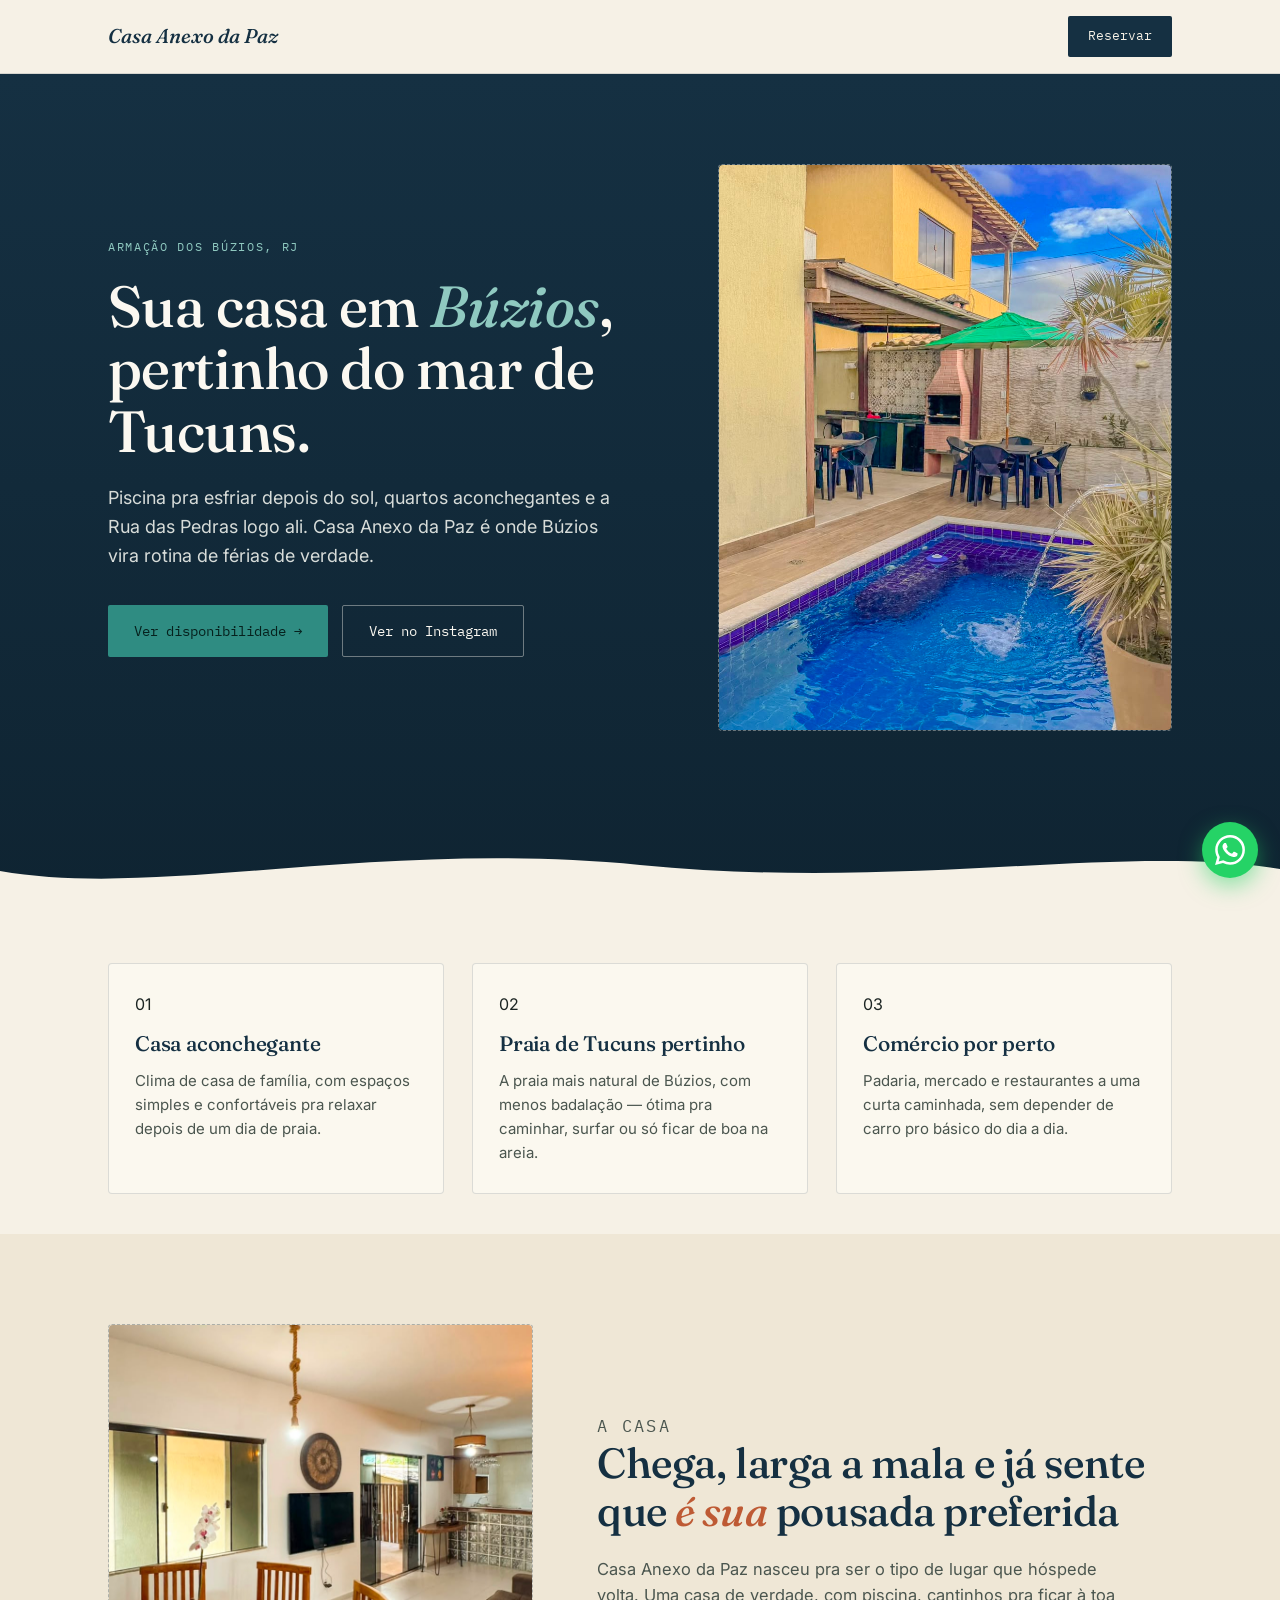
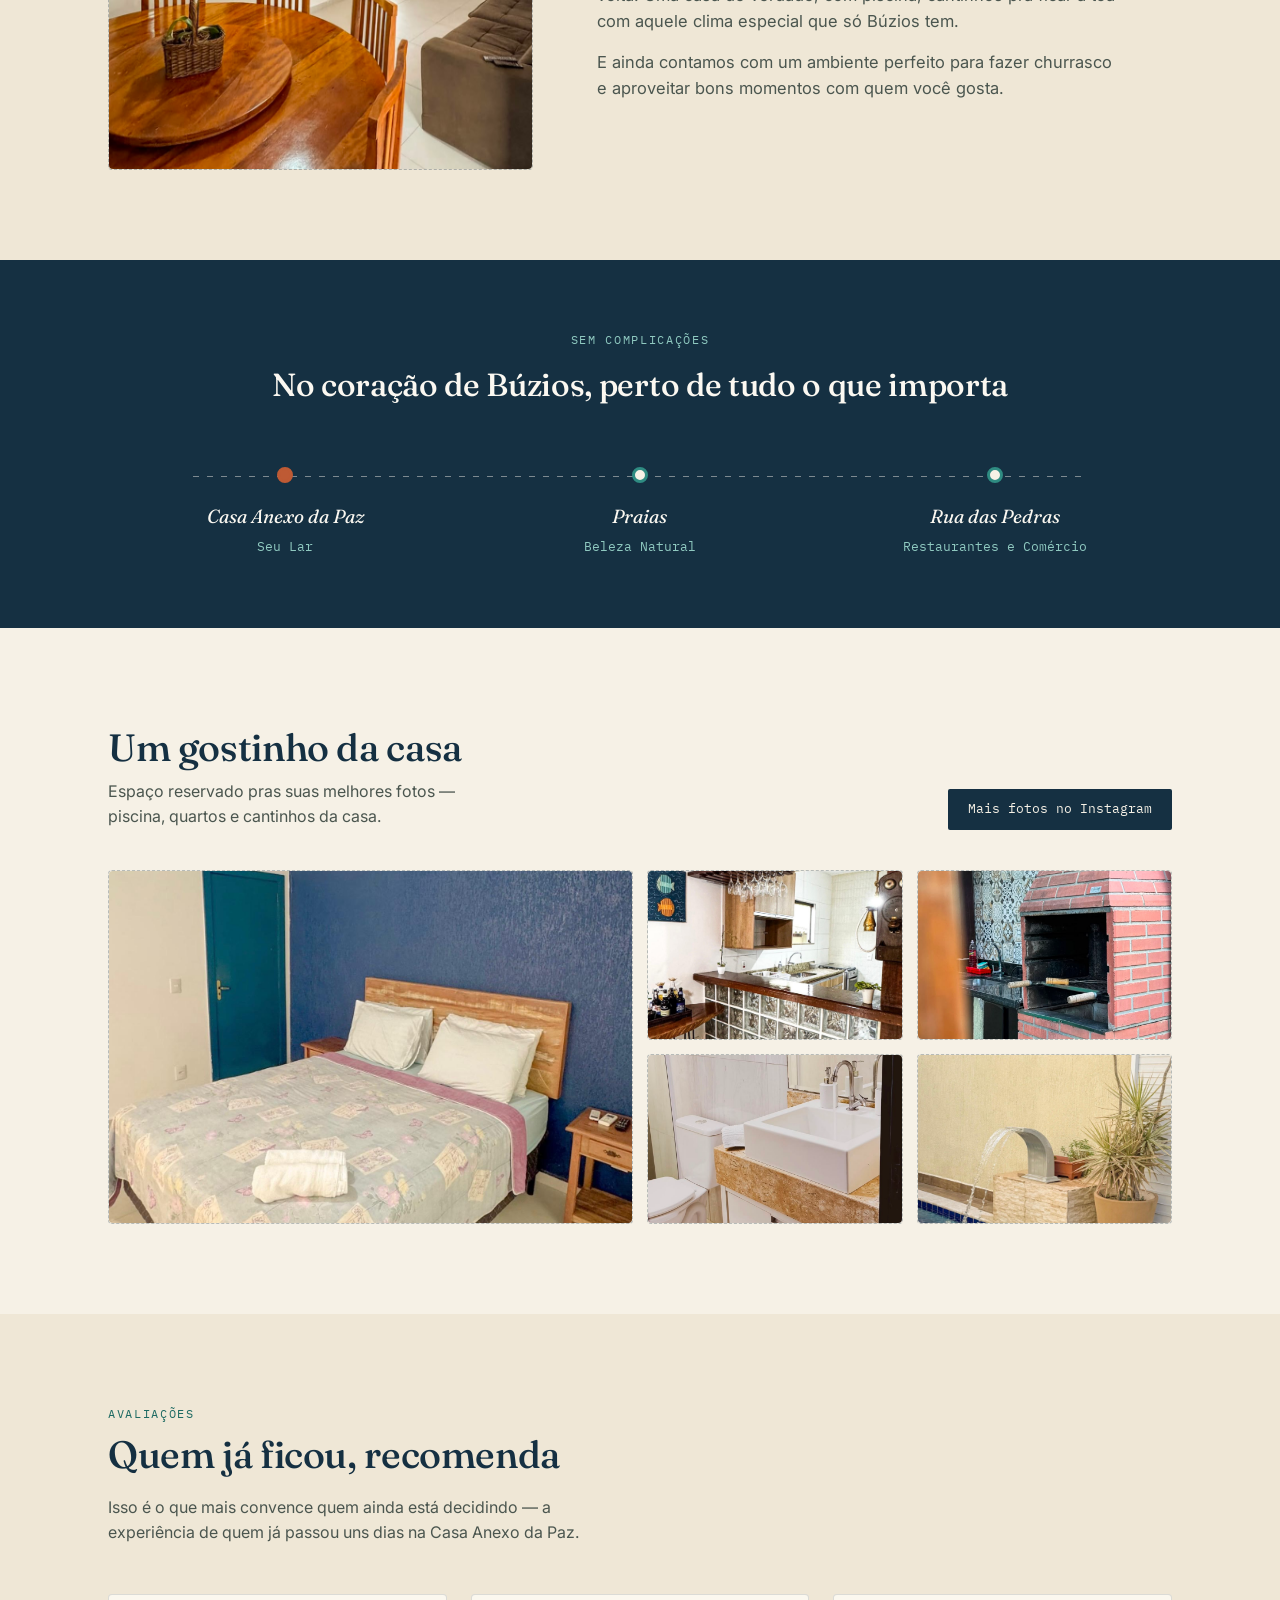
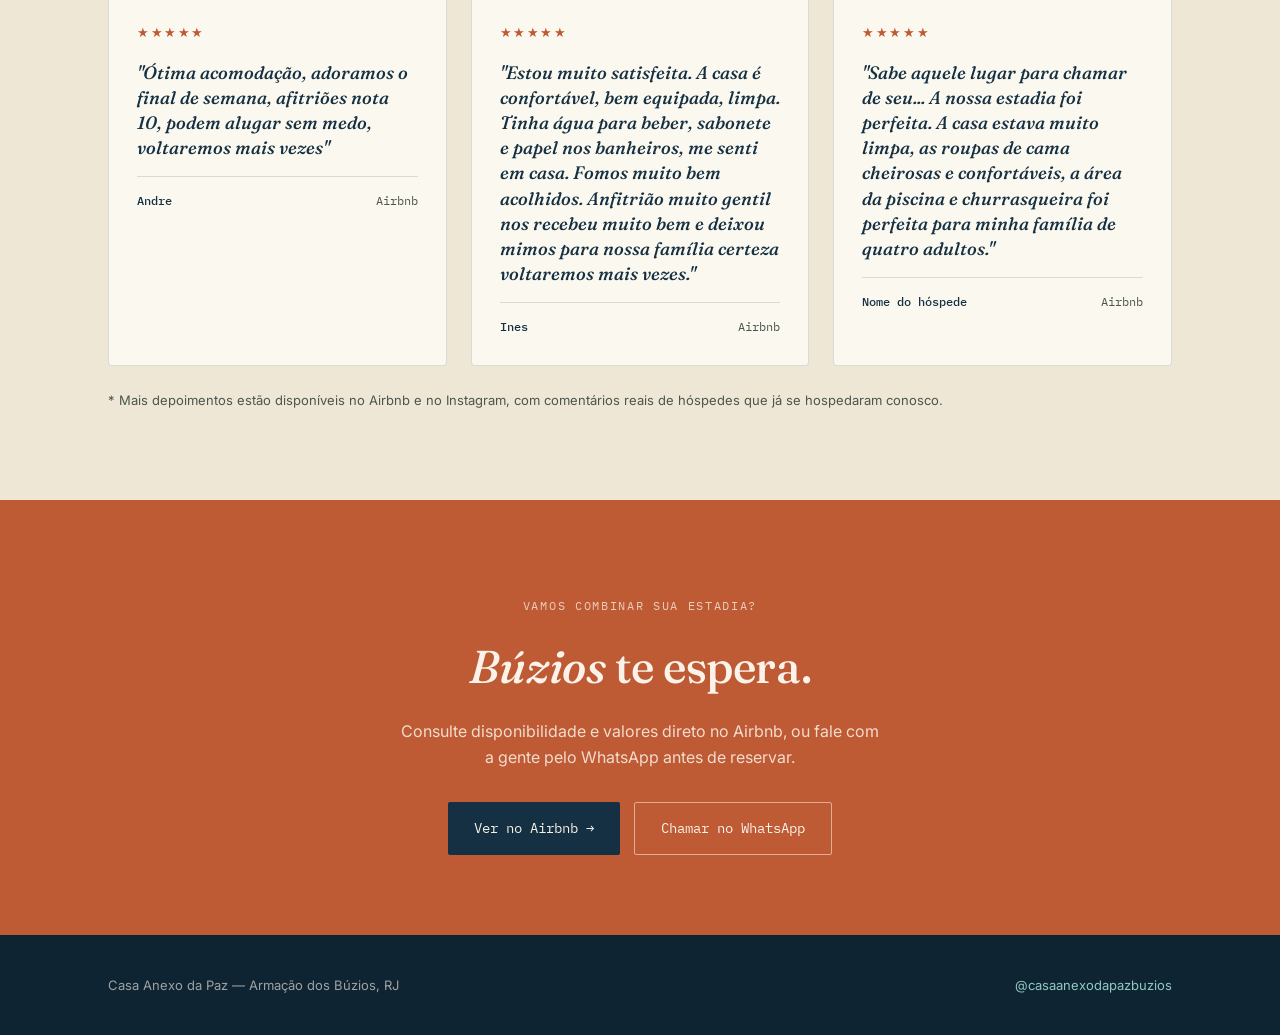
==== index.html @ e2b11c41 "alteração nome" ====
<!DOCTYPE html>
<html lang="pt-BR">
<head>
<meta charset="UTF-8">
<meta name="viewport" content="width=device-width, initial-scale=1.0">
<title>Casa Anexo da Paz — Pousada em Búzios</title>
<link rel="preconnect" href="https://fonts.googleapis.com">
<link rel="preconnect" href="https://fonts.gstatic.com" crossorigin>
<link rel="icon" type="image/svg+xml" href="logo.svg">
<link href="https://fonts.googleapis.com/css2?family=Fraunces:ital,opsz,wght@0,9..144,400;0,9..144,500;1,9..144,500;1,9..144,600&family=Inter:wght@400;500;600&family=IBM+Plex+Mono:wght@400;500&display=swap" rel="stylesheet">
<style>
  :root{
    --sand:#F6F1E6;
    --sand-2:#EFE7D6;
    --navy:#153042;
    --navy-2:#0F2432;
    --teal:#2F8C82;
    --teal-dark:#1D6A62;
    --terracotta:#BE5A34;
    --bougan:#D6577E;
    --ink:#1C2523;
    --ink-soft:#4B564F;
    --line:rgba(21,48,66,0.14);
  }
  *{box-sizing:border-box;margin:0;padding:0;}
  html{scroll-behavior:smooth;}
  body{
    font-family:'Inter',sans-serif;
    color:var(--ink);
    background:var(--sand);
    line-height:1.6;
    -webkit-font-smoothing:antialiased;
  }
  img{max-width:100%;display:block;}
  a{color:inherit;}
  .wrap{max-width:1120px;margin:0 auto;padding:0 28px;}
  h1,h2,h3{font-family:'Fraunces',serif;font-weight:500;letter-spacing:-0.01em;}
  .eyebrow{
    font-family:'IBM Plex Mono',monospace;
    font-size:12px;
    letter-spacing:0.14em;
    text-transform:uppercase;
    color:var(--teal-dark);
  }

  /* ---------- NAV ---------- */
  header.nav{
    position:sticky;top:0;z-index:50;
    background:rgba(246,241,230,0.92);
    backdrop-filter:blur(8px);
    border-bottom:1px solid var(--line);
  }
  .nav-inner{
    max-width:1120px;margin:0 auto;padding:16px 28px;
    display:flex;align-items:center;justify-content:space-between;
  }
  .logo{
    font-family:'Fraunces',serif;font-style:italic;font-weight:500;
    font-size:20px;color:var(--navy);
  }
  .nav-cta{
    font-family:'IBM Plex Mono',monospace;
    font-size:13px;
    background:var(--navy);color:var(--sand);
    padding:10px 20px;border-radius:2px;
    text-decoration:none;
    white-space:nowrap;
  }
  .nav-cta:hover{background:var(--teal-dark);}

  /* ---------- HERO ---------- */
  .hero{
    position:relative;
    background:linear-gradient(180deg,var(--navy) 0%,var(--navy-2) 100%);
    color:var(--sand);
    overflow:hidden;
    padding:90px 0 0;
  }
  .hero-inner{
    max-width:1120px;margin:0 auto;padding:0 28px 110px;
    display:grid;grid-template-columns:1.1fr 0.9fr;gap:56px;align-items:center;
  }
  .hero .eyebrow{color:#8FC9C0;margin-bottom:18px;}
  .hero h1{
    font-size:clamp(38px,5vw,58px);
    line-height:1.08;
    color:#FBF8F1;
  }
  .hero h1 em{
    font-style:italic;color:#8FC9C0;
  }
  .hero p.lede{
    margin-top:22px;font-size:18px;color:#D7DCD9;max-width:46ch;
  }
  .hero-ctas{display:flex;gap:14px;margin-top:34px;flex-wrap:wrap;}
  .btn{
    font-family:'IBM Plex Mono',monospace;font-size:14px;
    padding:14px 26px;border-radius:2px;text-decoration:none;
    display:inline-flex;align-items:center;gap:8px;
    transition:transform .15s ease, background .15s ease;
  }
  .btn:hover{transform:translateY(-1px);}
  .btn-primary{background:var(--teal);color:#06211D;}
  .btn-primary:hover{background:#3FA296;}
  .btn-ghost{border:1px solid rgba(251,248,241,0.4);color:#FBF8F1;}
  .btn-ghost:hover{border-color:#FBF8F1;background:rgba(251,248,241,0.08);}

  .hero-photo{
    aspect-ratio:4/5;
    border:1px dashed rgba(251,248,241,0.35);
    border-radius:4px;
    display:flex;align-items:center;justify-content:center;
    flex-direction:column;gap:8px;
    background:rgba(251,248,241,0.04);
  }
  .hero-photo span{
    font-family:'IBM Plex Mono',monospace;font-size:12px;
    color:rgba(251,248,241,0.5);text-align:center;padding:0 20px;
  }

  .wave{display:block;width:100%;height:60px;margin-top:-2px;}

  /* ---------- FEATURES ROW ---------- */
  .features{
    background:var(--sand);padding:64px 0 40px;
  }
  .features-grid{
    display:grid;grid-template-columns:repeat(3,1fr);gap:28px;
  }
  .feature{
    padding:28px 26px;background:#FBF8EF;border:1px solid var(--line);border-radius:4px;
  }
  .feature .num{
    font-family:'IBM Plex Mono',monospace;font-size:12px;color:var(--terracotta);
    letter-spacing:0.08em;
  }
  .feature h3{font-size:21px;margin-top:10px;color:var(--navy);}
  .feature p{margin-top:8px;color:var(--ink-soft);font-size:15px;}

  /* ---------- ABOUT / A CASA ---------- */
  .about{padding:90px 0;background:var(--sand-2);}
  .about-inner{
    display:grid;grid-template-columns:0.85fr 1.15fr;gap:64px;align-items:center;
  }
  .about-photo{
    aspect-ratio:1/1.05;
    border:1px dashed rgba(21,48,66,0.28);
    border-radius:4px;
    display:flex;align-items:center;justify-content:center;
    background:rgba(21,48,66,0.03);
  }
  .about-photo span{
    font-family:'IBM Plex Mono',monospace;font-size:12px;color:rgba(21,48,66,0.45);
    text-align:center;padding:0 24px;
  }
  .about h2{font-size:clamp(30px,3.4vw,42px);color:var(--navy);line-height:1.15;}
  .about h2 em{font-style:italic;color:var(--terracotta);}
  .about p{margin-top:20px;color:var(--ink-soft);font-size:16.5px;max-width:52ch;}
  .about p + p{margin-top:14px;}

  /* ---------- SIGNATURE: pocket map / distances ---------- */
  .pocketmap{
    background:var(--navy);color:var(--sand);padding:70px 0;
  }
  .pocketmap .eyebrow{color:#8FC9C0;text-align:center;}
  .pocketmap h2{
    text-align:center;font-size:clamp(24px,3vw,32px);
    margin-top:10px;color:#FBF8F1;
  }
  .map-strip{
    margin-top:56px;position:relative;
    display:grid;grid-template-columns:1fr 1fr 1fr;
    align-items:start;
  }
  .map-strip::before{
    content:"";position:absolute;top:9px;left:8%;right:8%;height:1px;
    background-image:linear-gradient(to right, rgba(251,248,241,0.45) 0 6px, transparent 6px 14px);
    background-size:14px 1px;background-repeat:repeat-x;
  }
  .map-point{text-align:center;position:relative;padding-top:0;}
  .map-dot{
    width:16px;height:16px;border-radius:50%;
    background:var(--sand);border:3px solid var(--teal);
    margin:0 auto 18px;position:relative;z-index:2;
  }
  .map-point.origin .map-dot{background:var(--terracotta);border-color:var(--terracotta);}
  .map-point .label{font-family:'Fraunces',serif;font-style:italic;font-size:19px;color:#FBF8F1;}
  .map-point .mins{
    font-family:'IBM Plex Mono',monospace;font-size:13px;color:#8FC9C0;margin-top:6px;
  }

  /* ---------- GALLERY ---------- */
  .gallery{padding:90px 0;background:var(--sand);}
  .gallery-head{display:flex;justify-content:space-between;align-items:flex-end;flex-wrap:wrap;gap:16px;}
  .gallery-head h2{font-size:clamp(28px,3.2vw,38px);color:var(--navy);}
  .gallery-head p{color:var(--ink-soft);max-width:40ch;}
  .gallery-grid{
    margin-top:40px;display:grid;grid-template-columns:repeat(4,1fr);grid-auto-rows:170px;gap:14px;
  }
  .gallery-grid .g1{grid-column:span 2;grid-row:span 2;}
  .g-item{
    border:1px dashed rgba(21,48,66,0.25);border-radius:4px;
    display:flex;align-items:center;justify-content:center;
    background:rgba(21,48,66,0.03);
  }
  .g-item span{
    font-family:'IBM Plex Mono',monospace;font-size:11px;color:rgba(21,48,66,0.4);
  }

  /* ---------- REVIEWS ---------- */
  .reviews{
    padding:90px 0;background:var(--sand-2);
  }
  .reviews-head{max-width:56ch;}
  .reviews h2{font-size:clamp(28px,3.2vw,38px);color:var(--navy);line-height:1.15;margin-top:10px;}
  .reviews p.intro{margin-top:18px;color:var(--ink-soft);max-width:50ch;}
  .review-grid{
    margin-top:48px;display:grid;grid-template-columns:repeat(3,1fr);gap:24px;
  }
  .review-card{
    background:#FBF8EF;border:1px solid var(--line);border-radius:4px;padding:28px;
    display:flex;flex-direction:column;gap:16px;
  }
  .review-stars{
    font-family:'IBM Plex Mono',monospace;font-size:13px;letter-spacing:0.12em;color:var(--terracotta);
  }
  .review-quote{
    font-family:'Fraunces',serif;font-style:italic;font-weight:500;font-size:18px;
    color:var(--navy);line-height:1.4;
  }
  .review-meta{
    display:flex;justify-content:space-between;align-items:baseline;
    font-family:'IBM Plex Mono',monospace;font-size:12px;color:var(--ink-soft);
    border-top:1px solid var(--line);padding-top:14px;
  }
  .review-meta strong{color:var(--navy);font-weight:500;}
  .reviews-note{
    margin-top:24px;font-size:13px;color:var(--ink-soft);
  }

  /* ---------- FINAL CTA ---------- */
  .final-cta{
    background:var(--terracotta);color:#FBF3EA;padding:80px 0;text-align:center;
  }
  .final-cta .eyebrow{color:rgba(251,243,234,0.75);}
  .final-cta h2{font-size:clamp(30px,4vw,46px);margin-top:14px;color:#FBF3EA;}
  .final-cta h2 em{font-style:italic;}
  .final-cta p{margin-top:16px;color:rgba(251,243,234,0.85);max-width:48ch;margin-left:auto;margin-right:auto;}
  .final-ctas{display:flex;gap:14px;justify-content:center;margin-top:32px;flex-wrap:wrap;}
  .final-cta .btn-primary{background:var(--navy);color:var(--sand);}
  .final-cta .btn-primary:hover{background:var(--navy-2);}
  .final-cta .btn-ghost{border:1px solid rgba(251,243,234,0.55);color:#FBF3EA;}
  .final-cta .btn-ghost:hover{background:rgba(251,243,234,0.12);}

  /* ---------- FOOTER ---------- */
  footer{
    background:var(--navy-2);color:rgba(251,248,241,0.6);padding:40px 0;
  }
  .footer-inner{
    display:flex;justify-content:space-between;align-items:center;flex-wrap:wrap;gap:16px;
    font-size:13px;
  }
  footer a{text-decoration:none;color:#8FC9C0;}
  footer a:hover{text-decoration:underline;}

  @media (max-width:860px){
    .hero-inner{grid-template-columns:1fr;padding-bottom:70px;}
    .hero-photo{order:-1;aspect-ratio:16/10;}
    .features-grid{grid-template-columns:1fr;}
    .about-inner{grid-template-columns:1fr;}
    .about-photo{order:-1;aspect-ratio:16/10;}
    .map-strip{grid-template-columns:1fr;gap:34px;}
    .map-strip::before{display:none;}
    .gallery-grid{grid-template-columns:repeat(2,1fr);}
    .gallery-grid .g1{grid-column:span 2;grid-row:span 1;aspect-ratio:16/10;height:auto;}
    .review-grid{grid-template-columns:1fr;}
  }

  /*WPP*/
  .wpp-float {
  position: fixed; bottom: 22px; right: 22px; z-index: 1200; width: 56px; height: 56px;
  border-radius: 50%; background: #25d366; display: grid; place-items: center;
  box-shadow: 0 8px 22px rgba(37,211,102,.5); transition: transform .2s;
}
.wpp-float:hover { transform: scale(1.08); }
.wpp-float svg { width: 30px; height: 30px; fill: #fff; }
</style>
</head>
<body>

<header class="nav">
  <div class="nav-inner">
    <div class="logo">Casa Anexo da Paz</div>
    <a class="nav-cta" href="https://www.airbnb.com.br/rooms/684678804151086303?source_impression_id=p3_1786719162_P3_KQ0tEq4gJIEYr">Reservar</a>
  </div>
</header>

<section class="hero">
  <div class="hero-inner">
    <div>
      <p class="eyebrow">Armação dos Búzios, RJ</p>
      <h1>Sua casa em <em>Búzios</em>, pertinho do mar de Tucuns.</h1>
      <p class="lede">Piscina pra esfriar depois do sol, quartos aconchegantes e a Rua das Pedras logo ali. Casa Anexo da Paz é onde Búzios vira rotina de férias de verdade.</p>
      <div class="hero-ctas">
        <a class="btn btn-primary" href="https://www.airbnb.com.br/rooms/684678804151086303?source_impression_id=p3_1786719162_P3_KQ0tEq4gJIEYr">Ver disponibilidade →</a>
        <a class="btn btn-ghost" href="https://www.instagram.com/casaanexodapazbuzios/" target="_blank" rel="noopener">Ver no Instagram</a>
      </div>
    </div>
    <div class="hero-photo">
      <img src="lazer.jpeg" alt="Área de lazer da Casa Anexo da Paz, com piscina e churrasqueira" style="width:100%;height:100%;object-fit:cover;border-radius:4px;">
    </div>
  </div>
  <svg class="wave" viewBox="0 0 1200 60" preserveAspectRatio="none" xmlns="http://www.w3.org/2000/svg">
    <path d="M0,32 C150,60 350,0 600,26 C850,52 1050,4 1200,30 L1200,60 L0,60 Z" fill="#F6F1E6"></path>
  </svg>
</section>

<section class="features">
  <div class="wrap">
    <div class="features-grid">
      <div class="feature">
        <span class="feature-mark">01</span>
        <h3>Casa aconchegante</h3>
        <p>Clima de casa de família, com espaços simples e confortáveis pra relaxar depois de um dia de praia.</p>
      </div>
      <div class="feature">
        <span class="feature-mark">02</span>
        <h3>Praia de Tucuns pertinho</h3>
        <p>A praia mais natural de Búzios, com menos badalação — ótima pra caminhar, surfar ou só ficar de boa na areia.</p>
      </div>
      <div class="feature">
        <span class="feature-mark">03</span>
        <h3>Comércio por perto</h3>
        <p>Padaria, mercado e restaurantes a uma curta caminhada, sem depender de carro pro básico do dia a dia.</p>
      </div>
    </div>
  </div>
</section>

<section class="about">
  <div class="wrap about-inner">
    <div class="about-photo">
      <img src="sala.jpeg" alt="Sala de estar e jantar da Casa Anexo da Paz" style="width:100%;height:100%;object-fit:cover;border-radius:4px;">
    </div>
    <div>
      <p class="eyebrow">A casa</p>
      <h2>Chega, larga a mala e já sente que <em>é sua</em> pousada preferida</h2>
      <p>Casa Anexo da Paz nasceu pra ser o tipo de lugar que hóspede volta. Uma casa de verdade, com piscina, cantinhos pra ficar à toa com aquele clima especial que só Búzios tem.</p>
      <p>E ainda contamos com um ambiente perfeito para fazer churrasco e aproveitar bons momentos com quem você gosta.</p>
    </div>
  </div>
</section>

<section class="pocketmap">
  <div class="wrap">
    <p class="eyebrow">Sem complicações</p>
    <h2>No coração de Búzios, perto de tudo o que importa</h2>
    <div class="map-strip">
      <div class="map-point origin">
        <div class="map-dot"></div>
        <div class="label">Casa Anexo da Paz</div>
        <div class="mins">Seu Lar</div>
      </div>
      <div class="map-point">
        <div class="map-dot"></div>
        <div class="label">Praias</div>
        <div class="mins">Beleza Natural</div>
      </div>
      <div class="map-point">
        <div class="map-dot"></div>
        <div class="label">Rua das Pedras</div>
        <div class="mins">Restaurantes e Comércio</div>
      </div>
    </div>
  </div>
</section>

<section class="gallery">
  <div class="wrap">
    <div class="gallery-head">
      <div>
        <h2>Um gostinho da casa</h2>
        <p>Espaço reservado pras suas melhores fotos — piscina, quartos e cantinhos da casa.</p>
      </div>
      <a class="nav-cta" style="background:var(--navy);color:var(--sand);" href="https://www.instagram.com/casaanexodapazbuzios/" target="_blank" rel="noopener">Mais fotos no Instagram</a>
    </div>
    <div class="gallery-grid">
      <div class="g-item g1"><img src="quarto.jpeg" alt="" style="width:100%;height:100%;object-fit:cover;border-radius:4px;"></div>
      <div class="g-item"><img src="cozinha.jpeg" alt="" style="width:100%;height:100%;object-fit:cover;border-radius:4px;"></div>
      <div class="g-item"><img src="churrasqueira.jpeg" alt="Área externa com churrasqueira" style="width:100%;height:100%;object-fit:cover;border-radius:4px;"></div>
      <div class="g-item"><img src="banheiro.jpeg" alt="" style="width:100%;height:100%;object-fit:cover;border-radius:4px;"></div>
      <div class="g-item"><img src="piscina.jpeg" alt="" style="width:100%;height:100%;object-fit:cover;border-radius:4px;"></div>
    </div>
  </div>
</section>

<section class="reviews" id="avaliacoes">
  <div class="wrap">
    <div class="reviews-head">
      <p class="eyebrow">Avaliações</p>
      <h2>Quem já ficou, recomenda</h2>
      <p class="intro">Isso é o que mais convence quem ainda está decidindo — a experiência de quem já passou uns dias na Casa Anexo da Paz.</p>
    </div>
    <div class="review-grid">
      <div class="review-card">
        <span class="review-stars">★★★★★</span>
        <p class="review-quote">"Ótima acomodação, adoramos o final de semana, afitriões nota 10, podem alugar sem medo, voltaremos mais vezes"</p>
        <div class="review-meta"><strong>Andre</strong><span>Airbnb</span></div>
      </div>
      <div class="review-card">
        <span class="review-stars">★★★★★</span>
        <p class="review-quote">"Estou muito satisfeita. A casa é confortável, bem equipada, limpa. Tinha água para beber, sabonete e papel nos banheiros, me senti em casa. Fomos muito bem acolhidos. Anfitrião muito gentil nos recebeu muito bem e deixou mimos para nossa família certeza voltaremos mais vezes."</p>
        <div class="review-meta"><strong>Ines</strong><span>Airbnb</span></div>
      </div>
      <div class="review-card">
        <span class="review-stars">★★★★★</span>
        <p class="review-quote">"Sabe aquele lugar para chamar de seu... A nossa estadia foi perfeita. A casa estava muito limpa, as roupas de cama cheirosas e confortáveis, a área da piscina e churrasqueira foi perfeita para minha família de quatro adultos."</p>
        <div class="review-meta"><strong>Nome do hóspede</strong><span>Airbnb</span></div>
      </div>
    </div>
    <p class="reviews-note">* Mais depoimentos estão disponíveis no Airbnb e no Instagram, com comentários reais de hóspedes que já se hospedaram conosco.</p>
  </div>
</section>

<section class="final-cta" id="reservar">
  <div class="wrap">
    <p class="eyebrow">Vamos combinar sua estadia?</p>
    <h2><em>Búzios</em> te espera.</h2>
    <p>Consulte disponibilidade e valores direto no Airbnb, ou fale com a gente pelo WhatsApp antes de reservar.</p>
    <div class="final-ctas">
      <a class="btn btn-primary" href="https://www.airbnb.com.br/rooms/684678804151086303?source_impression_id=p3_1786719162_P3_KQ0tEq4gJIEYr" target="_blank" rel="noopener">Ver no Airbnb →</a>
      <a class="btn btn-ghost" href="https://wa.me/5522999282134?text=Ol%C3%A1%21+Tudo+bem?%0AVim+pelo+site+da+Casa+Anexo+da+Paz+e+fiquei+encantado%28a%29+com+o+lugar%21+Gostaria+de+consultar+a+disponibilidade+para+as+datas+que+tenho+em+mente+e+tamb%C3%A9m+saber+os+valores+da+hospedagem." target="_blank" rel="noopener">Chamar no WhatsApp</a>
    </div>
  </div>
</section>

<a href="https://wa.me/5522999282134?text=Ol%C3%A1%21+Tudo+bem?%0AVim+pelo+site+da+Casa+Anexo+da+Paz+e+fiquei+encantado%28a%29+com+o+lugar%21+Gostaria+de+consultar+a+disponibilidade+para+as+datas+que+tenho+em+mente+e+tamb%C3%A9m+saber+os+valores+da+hospedagem." target="_blank" class="wpp-float" aria-label="WhatsApp">
  <svg viewBox="0 0 24 24"><path d="M17.472 14.382c-.297-.149-1.758-.867-2.03-.967-.273-.099-.471-.148-.67.15-.197.297-.767.966-.94 1.164-.173.199-.347.223-.644.075-.297-.15-1.255-.463-2.39-1.475-.883-.788-1.48-1.761-1.653-2.059-.173-.297-.018-.458.13-.606.134-.133.298-.347.446-.52.149-.174.198-.298.298-.497.099-.198.05-.371-.025-.52-.075-.149-.669-1.612-.916-2.207-.242-.579-.487-.5-.669-.51-.173-.008-.371-.01-.57-.01-.198 0-.52.074-.792.372-.272.297-1.04 1.016-1.04 2.479 0 1.462 1.065 2.875 1.213 3.074.149.198 2.096 3.2 5.077 4.487.709.306 1.262.489 1.694.625.712.227 1.36.195 1.871.118.571-.085 1.758-.719 2.006-1.413.248-.694.248-1.289.173-1.413-.074-.124-.272-.198-.57-.347m-5.421 7.403h-.004a9.87 9.87 0 01-5.031-1.378l-.361-.214-3.741.982.998-3.648-.235-.374a9.86 9.86 0 01-1.51-5.26c.001-5.45 4.436-9.884 9.888-9.884 2.64 0 5.122 1.03 6.988 2.898a9.825 9.825 0 012.893 6.994c-.003 5.45-4.437 9.884-9.885 9.884m8.413-18.297A11.815 11.815 0 0012.05 0C5.495 0 .16 5.335.157 11.892c0 2.096.547 4.142 1.588 5.945L.057 24l6.305-1.654a11.882 11.882 0 005.683 1.448h.005c6.554 0 11.89-5.335 11.893-11.893a11.821 11.821 0 00-3.48-8.413z"/></svg>
</a>

<footer>
  <div class="wrap footer-inner">
    <span>Casa Anexo da Paz — Armação dos Búzios, RJ</span>
    <a href="https://www.instagram.com/casaanexodapazbuzios/" target="_blank" rel="noopener">@casaanexodapazbuzios</a>
  </div>
</footer>

</body>
</html>
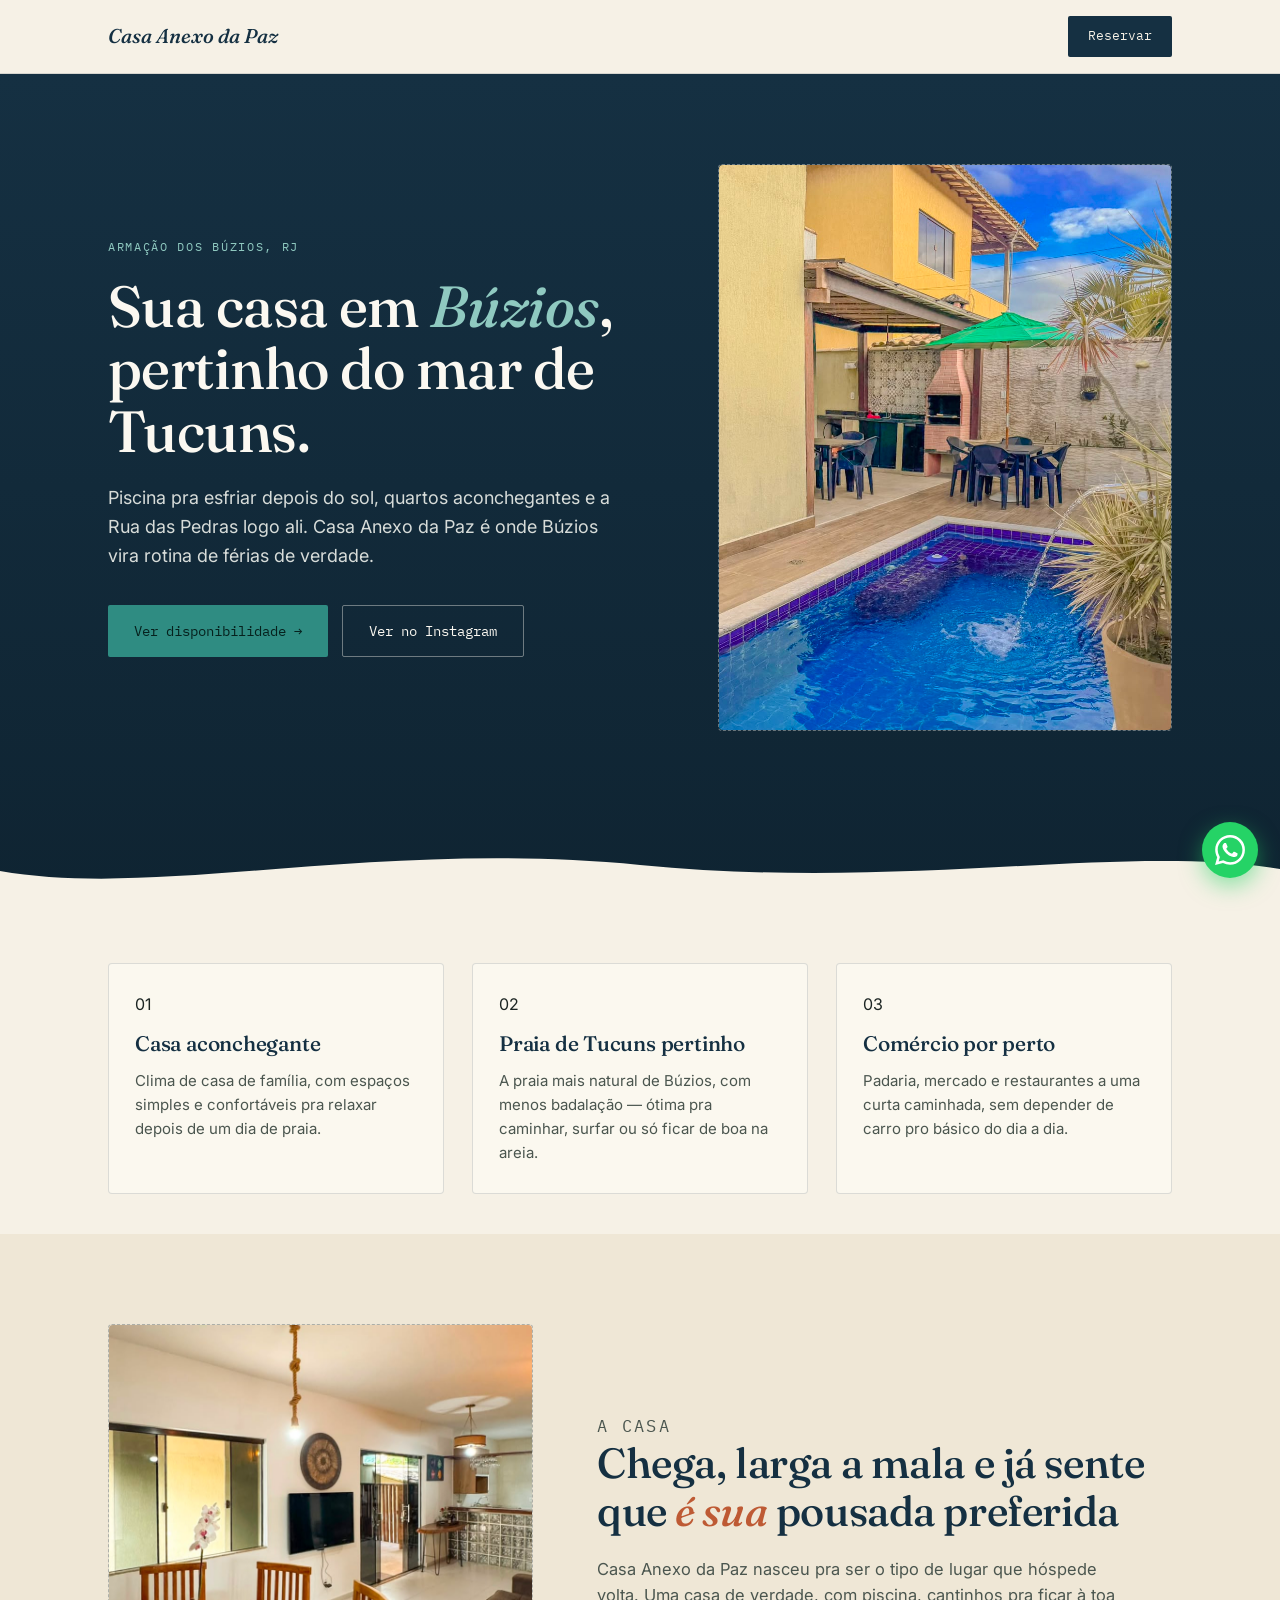
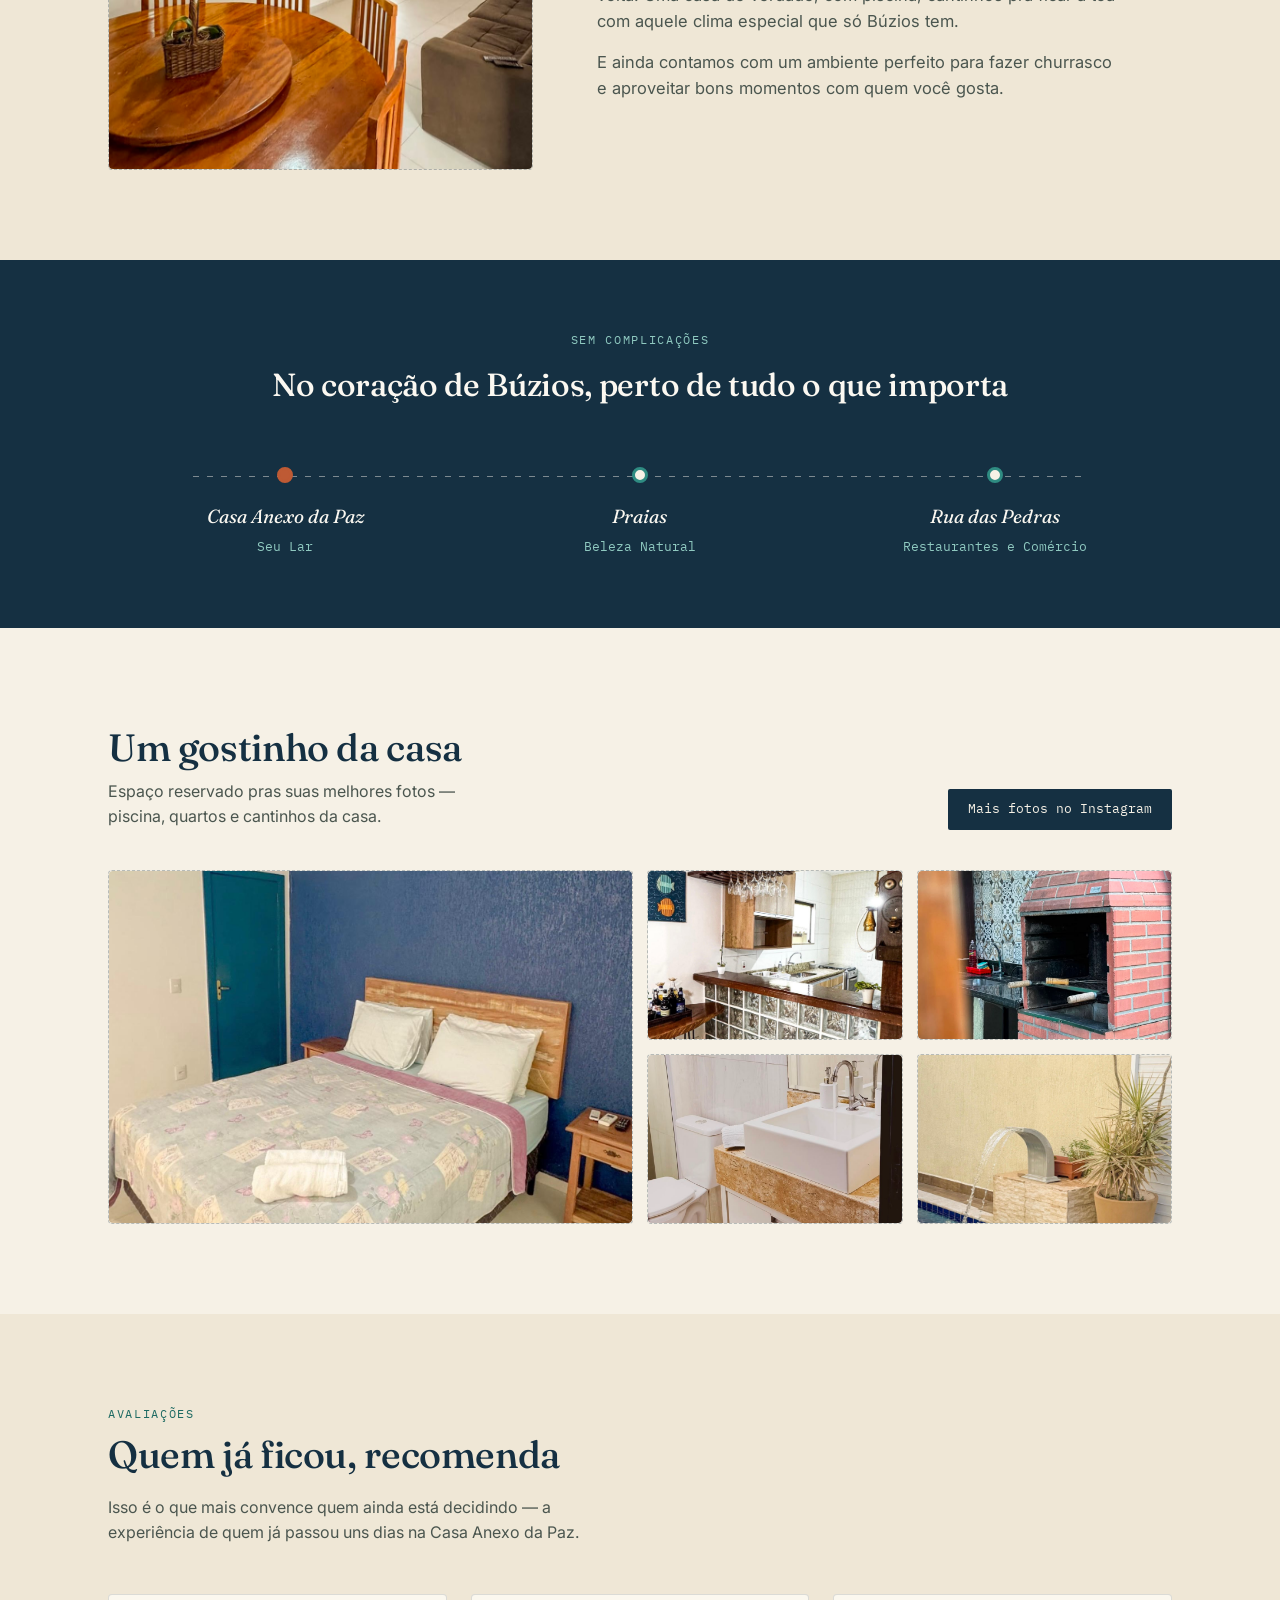
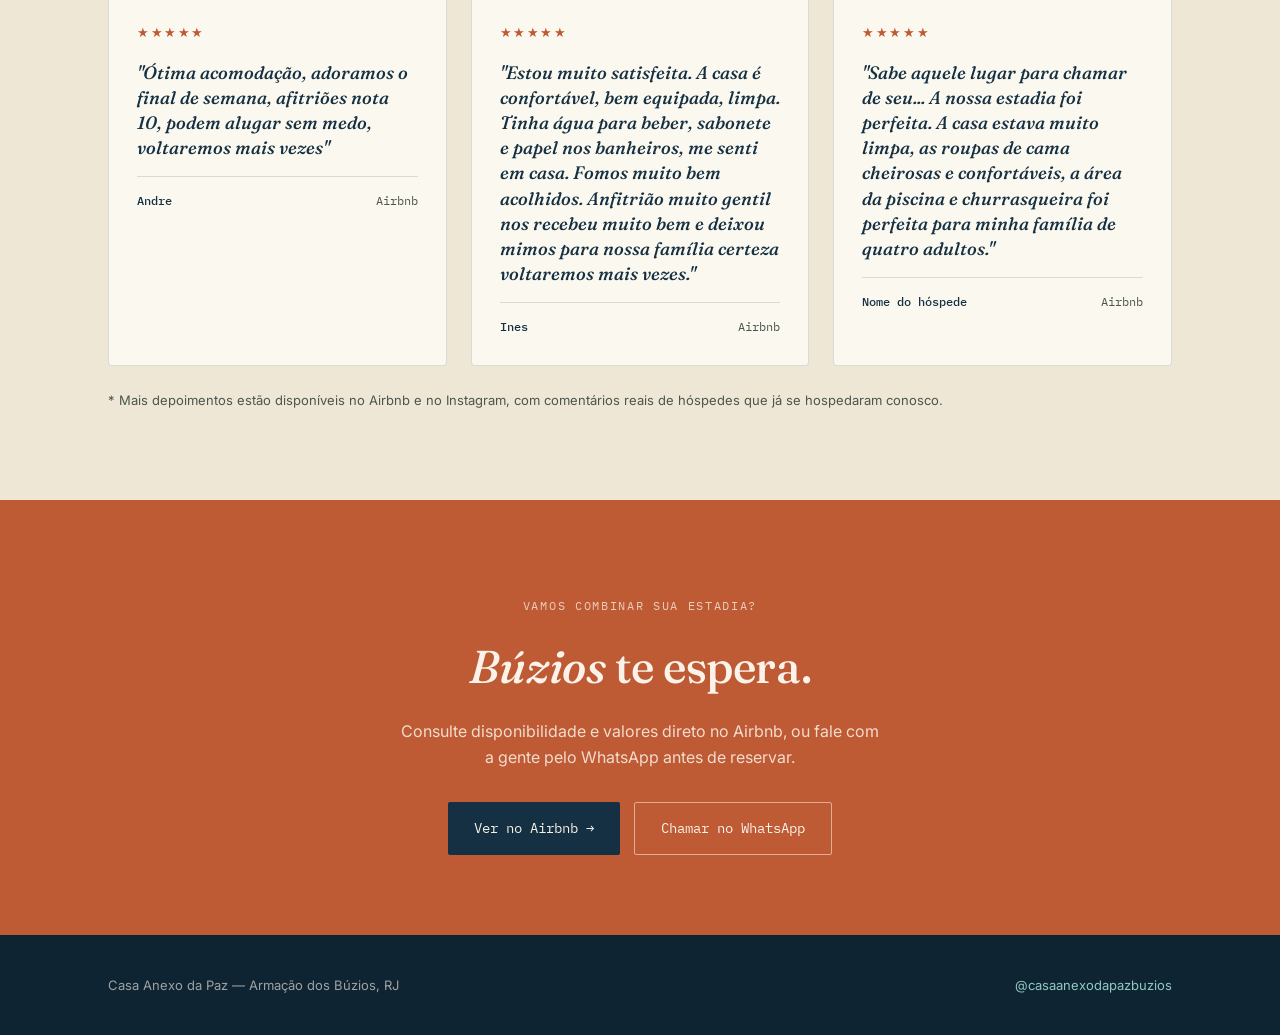
==== commit 2ce6313d: "galeria" ====
--- a/index.html
+++ b/index.html
@@ -202,6 +202,10 @@
     border:1px dashed rgba(21,48,66,0.25);border-radius:4px;
     display:flex;align-items:center;justify-content:center;
     background:rgba(21,48,66,0.03);
+    overflow:hidden;
+    min-width:0;
+    min-height:0;
+    position:relative;
   }
   .g-item span{
     font-family:'IBM Plex Mono',monospace;font-size:11px;color:rgba(21,48,66,0.4);
@@ -272,7 +276,8 @@
     .map-strip{grid-template-columns:1fr;gap:34px;}
     .map-strip::before{display:none;}
     .gallery-grid{grid-template-columns:repeat(2,1fr);}
-    .gallery-grid .g1{grid-column:span 2;grid-row:span 1;aspect-ratio:16/10;height:auto;}
+    .gallery-grid{grid-auto-rows:130px;}
+    .gallery-grid .g1{grid-column:span 2;grid-row:span 2;aspect-ratio:auto;height:auto;}
     .review-grid{grid-template-columns:1fr;}
   }
 
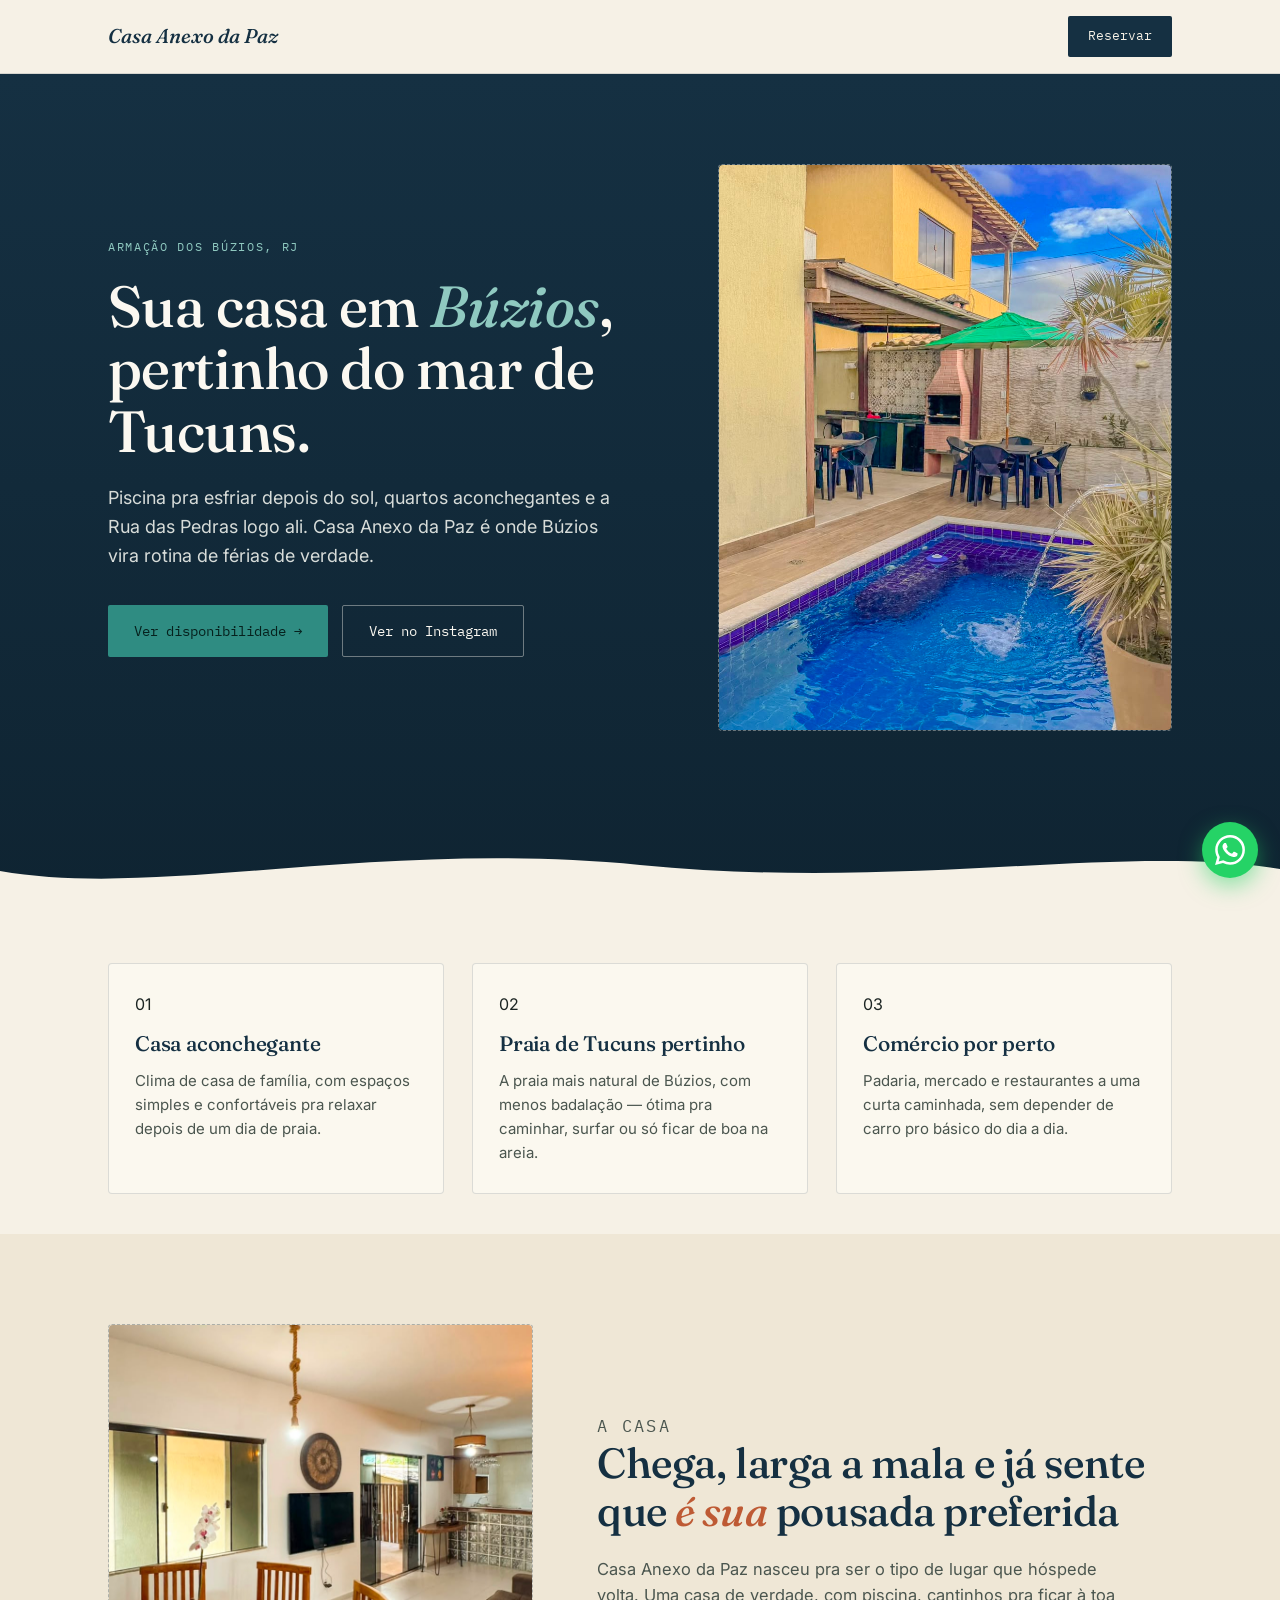
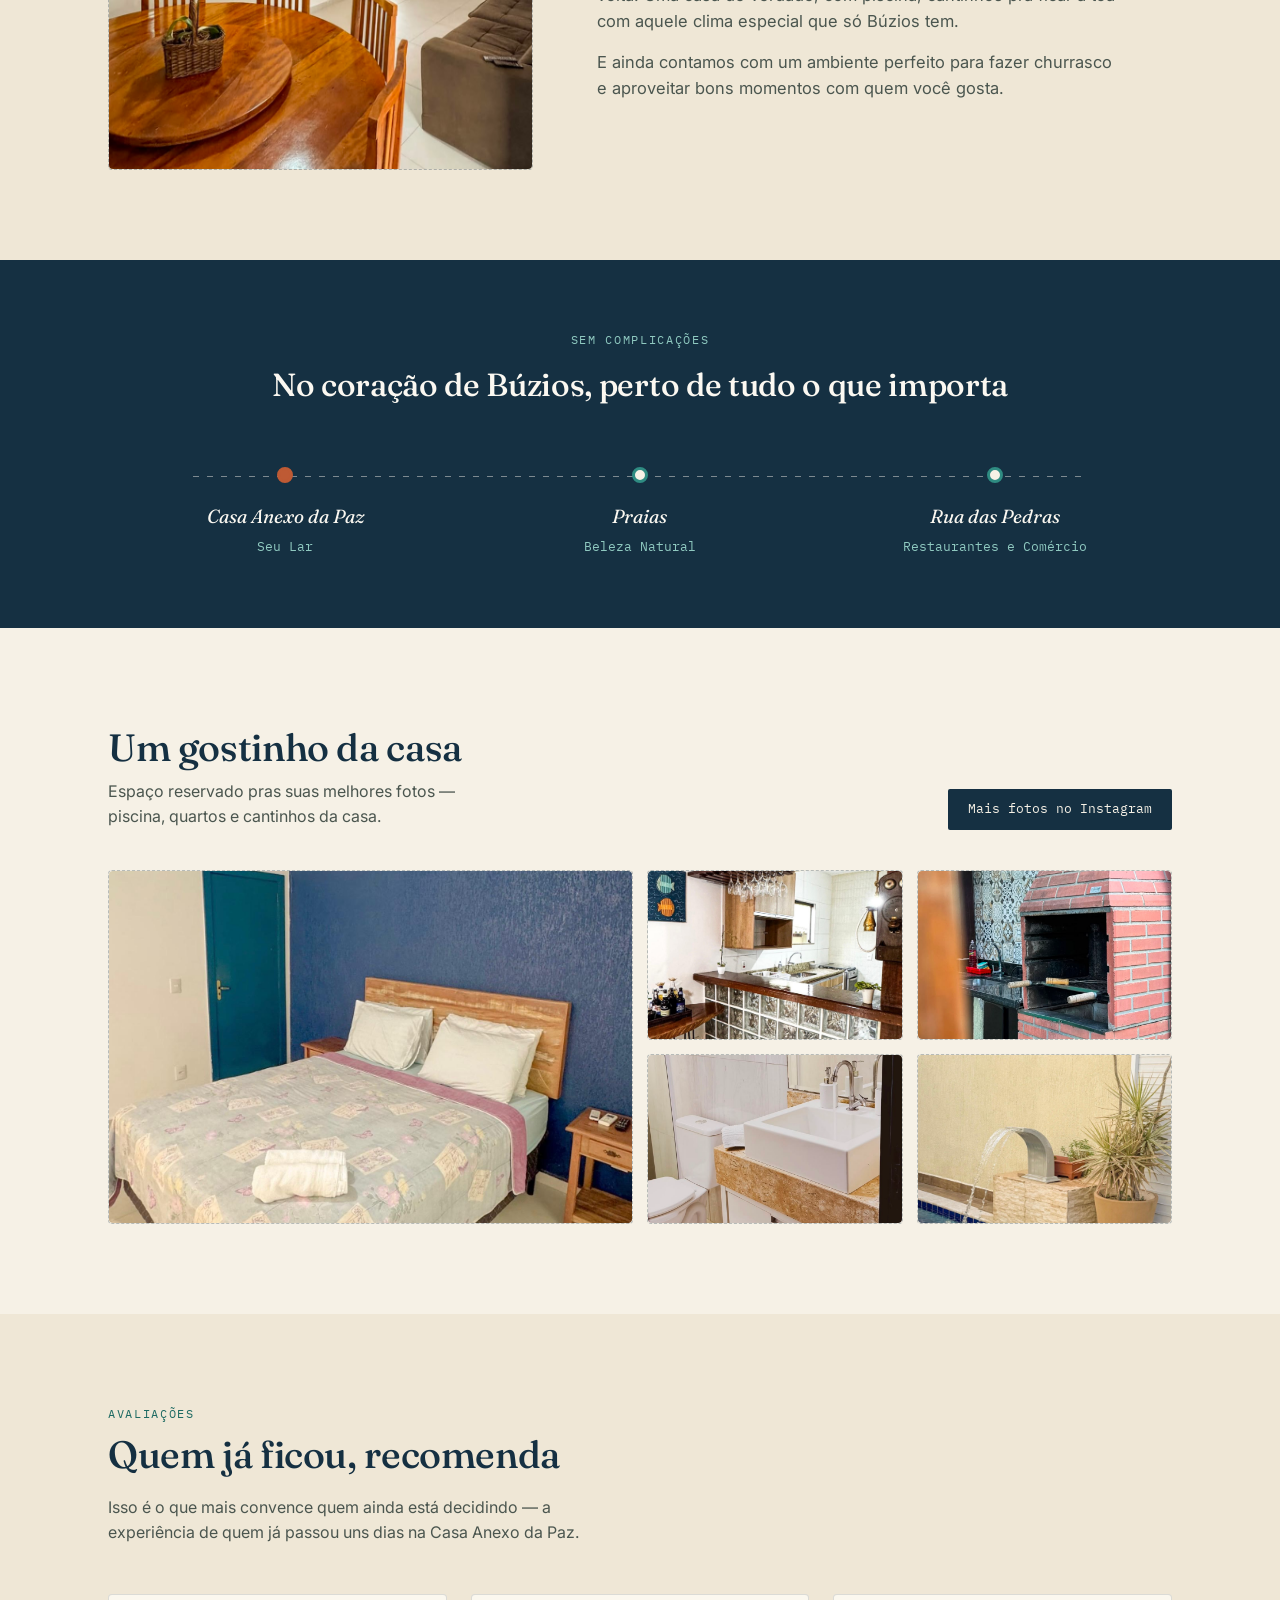
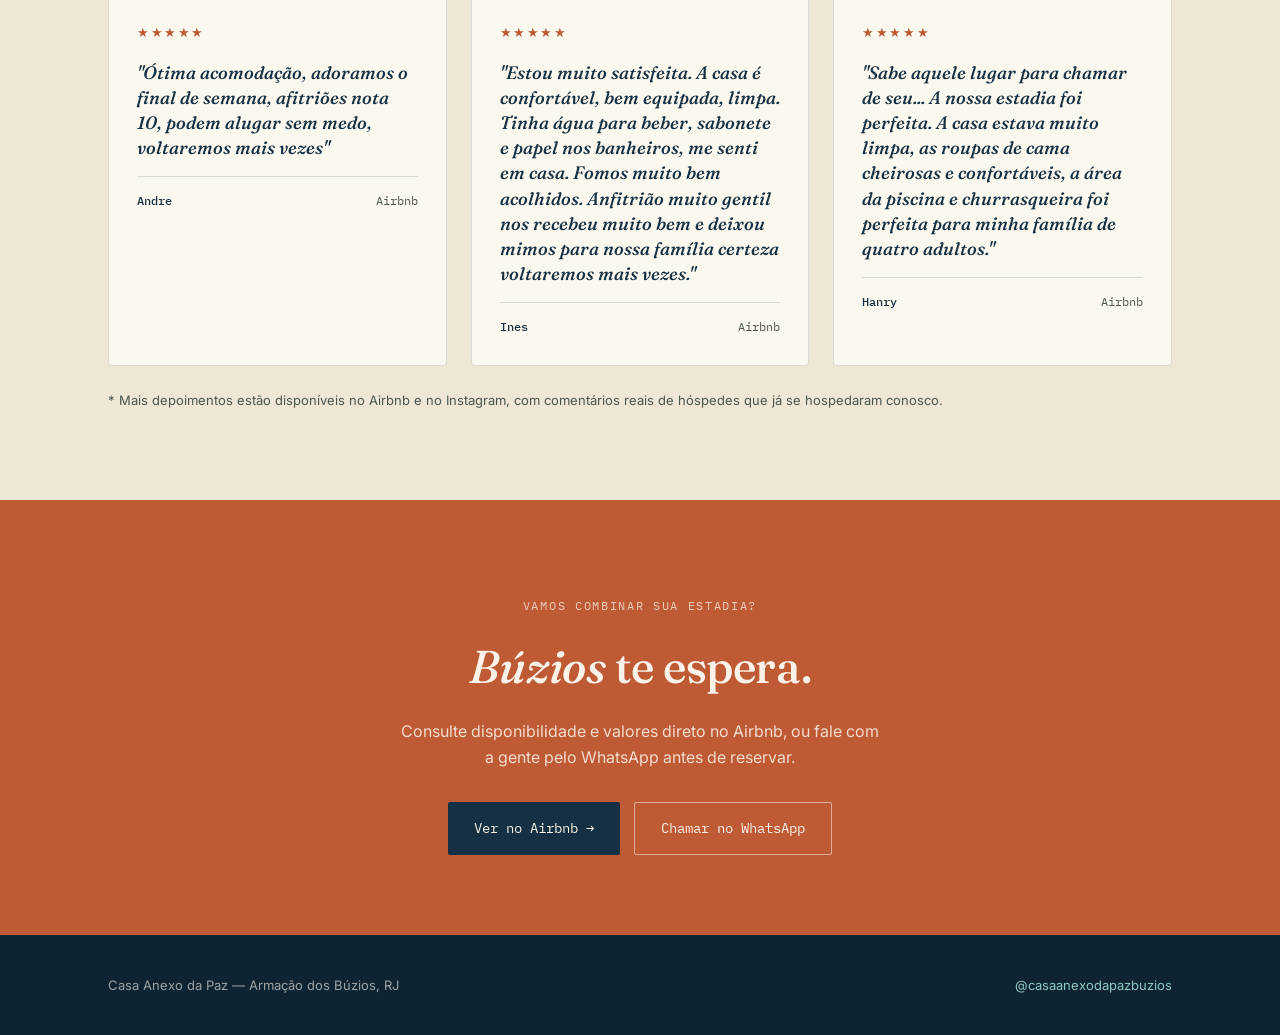
==== commit a3f1513d: "alterado comentario" ====
--- a/index.html
+++ b/index.html
@@ -6,7 +6,7 @@
 <title>Casa Anexo da Paz — Pousada em Búzios</title>
 <link rel="preconnect" href="https://fonts.googleapis.com">
 <link rel="preconnect" href="https://fonts.gstatic.com" crossorigin>
-<link rel="icon" type="image/svg+xml" href="logo.svg">
+<link rel="icon" type="image/svg+xml" href="assets/icon/logo.svg">
 <link href="https://fonts.googleapis.com/css2?family=Fraunces:ital,opsz,wght@0,9..144,400;0,9..144,500;1,9..144,500;1,9..144,600&family=Inter:wght@400;500;600&family=IBM+Plex+Mono:wght@400;500&display=swap" rel="stylesheet">
 <style>
   :root{
@@ -312,7 +312,7 @@
       </div>
     </div>
     <div class="hero-photo">
-      <img src="lazer.jpeg" alt="Área de lazer da Casa Anexo da Paz, com piscina e churrasqueira" style="width:100%;height:100%;object-fit:cover;border-radius:4px;">
+      <img src="assets/img/lazer.jpeg" alt="Área de lazer da Casa Anexo da Paz, com piscina e churrasqueira" style="width:100%;height:100%;object-fit:cover;border-radius:4px;">
     </div>
   </div>
   <svg class="wave" viewBox="0 0 1200 60" preserveAspectRatio="none" xmlns="http://www.w3.org/2000/svg">
@@ -345,7 +345,7 @@
 <section class="about">
   <div class="wrap about-inner">
     <div class="about-photo">
-      <img src="sala.jpeg" alt="Sala de estar e jantar da Casa Anexo da Paz" style="width:100%;height:100%;object-fit:cover;border-radius:4px;">
+      <img src="assets/img/sala.jpeg" alt="Sala de estar e jantar da Casa Anexo da Paz" style="width:100%;height:100%;object-fit:cover;border-radius:4px;">
     </div>
     <div>
       <p class="eyebrow">A casa</p>
@@ -390,11 +390,11 @@
       <a class="nav-cta" style="background:var(--navy);color:var(--sand);" href="https://www.instagram.com/casaanexodapazbuzios/" target="_blank" rel="noopener">Mais fotos no Instagram</a>
     </div>
     <div class="gallery-grid">
-      <div class="g-item g1"><img src="quarto.jpeg" alt="" style="width:100%;height:100%;object-fit:cover;border-radius:4px;"></div>
-      <div class="g-item"><img src="cozinha.jpeg" alt="" style="width:100%;height:100%;object-fit:cover;border-radius:4px;"></div>
-      <div class="g-item"><img src="churrasqueira.jpeg" alt="Área externa com churrasqueira" style="width:100%;height:100%;object-fit:cover;border-radius:4px;"></div>
-      <div class="g-item"><img src="banheiro.jpeg" alt="" style="width:100%;height:100%;object-fit:cover;border-radius:4px;"></div>
-      <div class="g-item"><img src="piscina.jpeg" alt="" style="width:100%;height:100%;object-fit:cover;border-radius:4px;"></div>
+      <div class="g-item g1"><img src="assets/img/quarto.jpeg" alt="" style="width:100%;height:100%;object-fit:cover;border-radius:4px;"></div>
+      <div class="g-item"><img src="assets/img/cozinha.jpeg" alt="" style="width:100%;height:100%;object-fit:cover;border-radius:4px;"></div>
+      <div class="g-item"><img src="assets/img/churrasqueira.jpeg" alt="Área externa com churrasqueira" style="width:100%;height:100%;object-fit:cover;border-radius:4px;"></div>
+      <div class="g-item"><img src="assets/img/banheiro.jpeg" alt="" style="width:100%;height:100%;object-fit:cover;border-radius:4px;"></div>
+      <div class="g-item"><img src="assets/img/piscina.jpeg" alt="" style="width:100%;height:100%;object-fit:cover;border-radius:4px;"></div>
     </div>
   </div>
 </section>
@@ -420,7 +420,7 @@
       <div class="review-card">
         <span class="review-stars">★★★★★</span>
         <p class="review-quote">"Sabe aquele lugar para chamar de seu... A nossa estadia foi perfeita. A casa estava muito limpa, as roupas de cama cheirosas e confortáveis, a área da piscina e churrasqueira foi perfeita para minha família de quatro adultos."</p>
-        <div class="review-meta"><strong>Nome do hóspede</strong><span>Airbnb</span></div>
+        <div class="review-meta"><strong>Hanry</strong><span>Airbnb</span></div>
       </div>
     </div>
     <p class="reviews-note">* Mais depoimentos estão disponíveis no Airbnb e no Instagram, com comentários reais de hóspedes que já se hospedaram conosco.</p>
